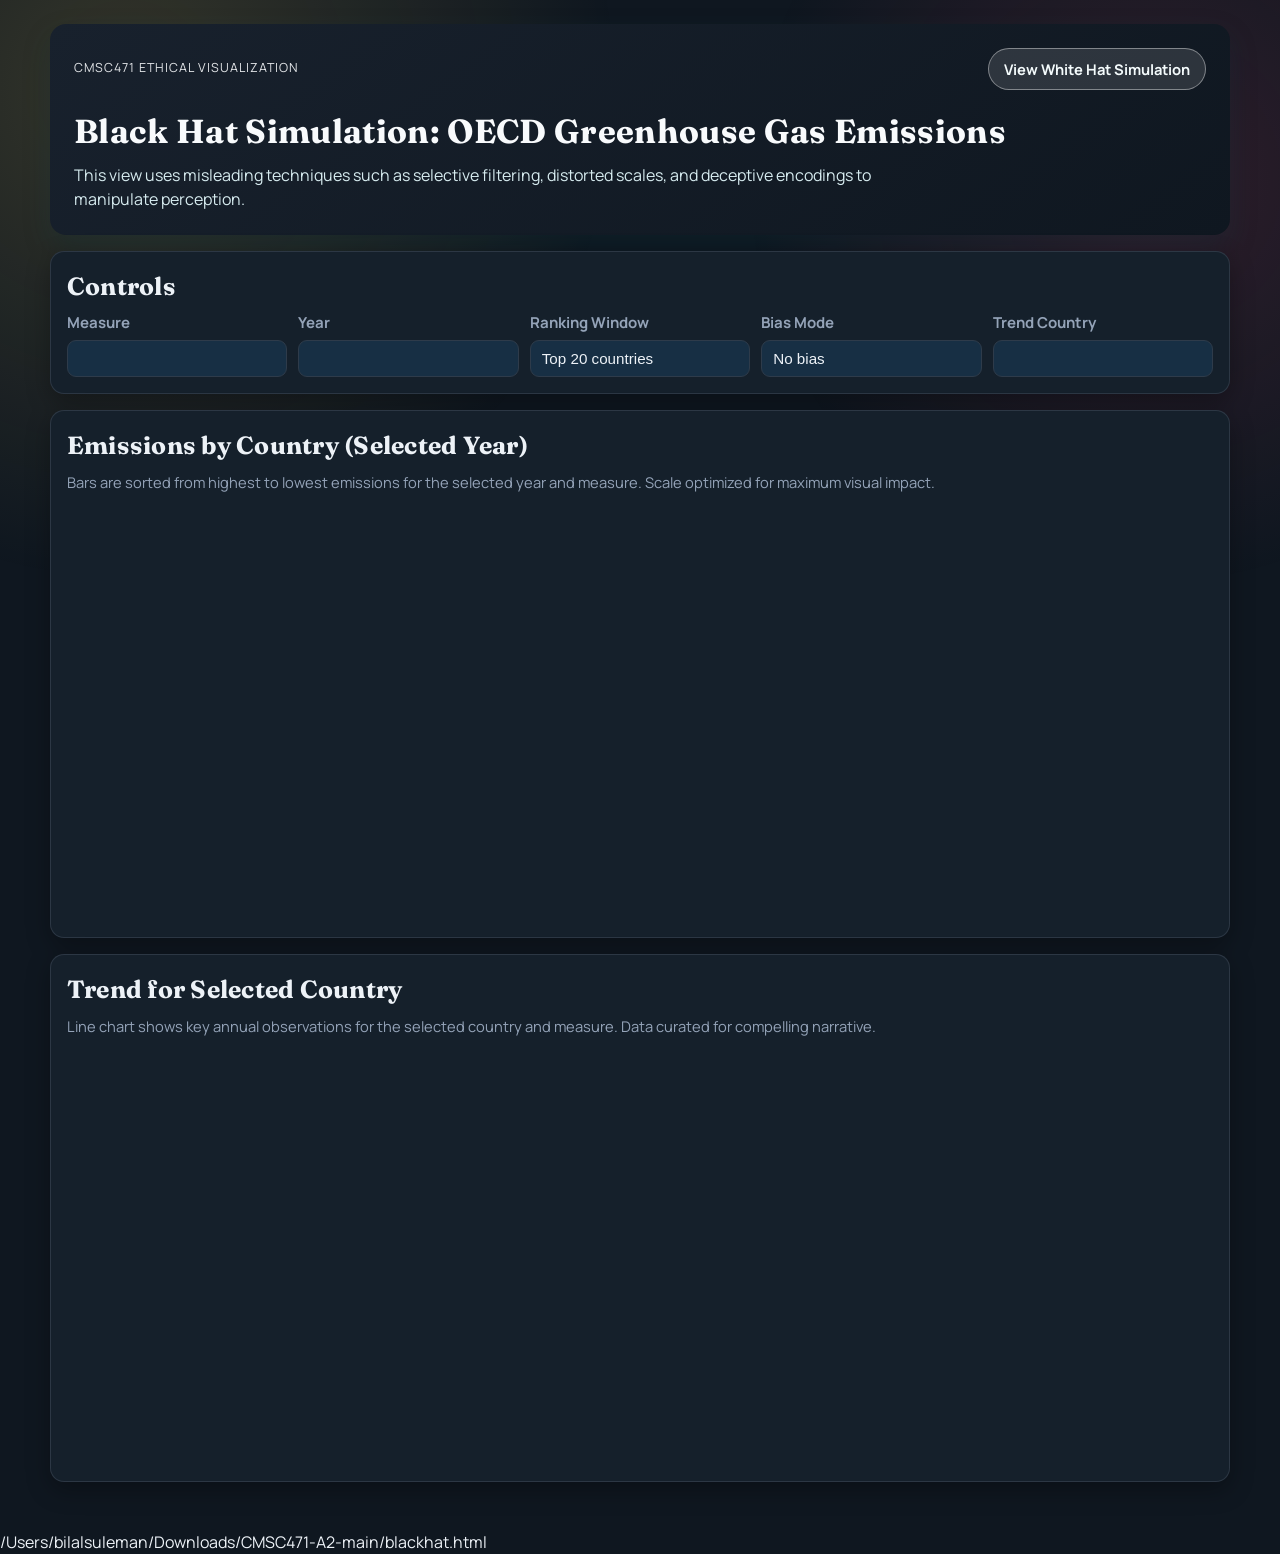
==== blackhat.html @ a8645486 "initial commit" ====
<!DOCTYPE html>
<html lang="en">
<head>
	<meta charset="UTF-8">
	<meta name="viewport" content="width=device-width, initial-scale=1.0">
	<title>Black Hat Visualization: OECD Greenhouse Gas Data</title>
	<link rel="preconnect" href="https://fonts.googleapis.com">
	<link rel="preconnect" href="https://fonts.gstatic.com" crossorigin>
	<link href="https://fonts.googleapis.com/css2?family=Fraunces:opsz,wght@9..144,600;9..144,700&family=Manrope:wght@400;500;700&display=swap" rel="stylesheet">
	<link rel="stylesheet" href="css/styles.css">
</head>
<body class="theme-inverse">
	<div class="page-bg"></div>
	<main class="layout">
		<header class="hero">
			<div class="hero-top">
				<p class="eyebrow">CMSC471 Ethical Visualization</p>
				<a class="toggle-link" href="index.html">View White Hat Simulation</a>
			</div>
			<h1>Black Hat Simulation: OECD Greenhouse Gas Emissions</h1>
			<p class="subtitle">
				This view uses misleading techniques such as selective filtering, distorted scales, and deceptive encodings to manipulate perception.
			</p>
		</header>

		<section class="card controls" aria-label="Visualization controls">
			<h2>Controls</h2>
			<div class="controls-grid">
				<label>
					Measure
					<select id="measure-select"></select>
				</label>

				<label>
					Year
					<select id="year-select"></select>
				</label>

				<label>
					Ranking Window
					<select id="topn-select">
						<option value="10">Top 10 countries</option>
						<option value="20" selected>Top 20 countries</option>
						<option value="30">Top 30 countries</option>
						<option value="0">All available countries</option>
					</select>
				</label>

				<label>
					Bias Mode
					<select id="bias-select">
						<option value="none" selected>No bias</option>
						<option value="reduce-measures">Reduce measures</option>
						<option value="reduce-years">Reduce years</option>
						<option value="limit-countries">Limit countries</option>
						<option value="favor-country">Favor selected country</option>
					</select>
				</label>

				<label>
					Trend Country
					<select id="country-select"></select>
				</label>
			</div>
		</section>

		<section class="card" aria-label="Bar chart section">
			<h2>Emissions by Country (Selected Year)</h2>
			<p class="chart-note">
				Bars are sorted from highest to lowest emissions for the selected year and measure. Scale optimized for maximum visual impact.
			</p>
			<svg id="bar-chart" role="img" aria-label="Bar chart of emissions by country"></svg>
		</section>

		<section class="card" aria-label="Trend chart section">
			<h2>Trend for Selected Country</h2>
			<p class="chart-note">
				Line chart shows key annual observations for the selected country and measure. Data curated for compelling narrative.
			</p>
			<svg id="line-chart" role="img" aria-label="Line chart of emissions over time"></svg>
		</section>


	</main>

	<script src="https://d3js.org/d3.v7.min.js"></script>
	<script src="js/blackhat.js"></script>
</body>
</html></content>
<parameter name="filePath">/Users/bilalsuleman/Downloads/CMSC471-A2-main/blackhat.html
---- css/styles.css ----
:root {
	--bg: #f7f4ef;
	--ink: #17232b;
	--muted: #4d616c;
	--card: #ffffff;
	--line: #d7dfdf;
	--accent: #006d77;
	--accent-soft: #83c5be;
	--danger: #b00020;
}

body.theme-inverse {
	--bg: #0f1720;
	--ink: #edf2f7;
	--muted: #94a3b8;
	--card: #15202b;
	--line: #2e3b4a;
	--accent: #f4d35e;
	--accent-soft: #ffb703;
	--danger: #ef476f;
}

body.theme-inverse .hero {
	background: linear-gradient(145deg, #18212d 0%, #0f1720 100%);
	color: #f8fafc;
}

body.theme-inverse .page-bg {
	background:
		radial-gradient(circle at 10% 10%, rgba(244, 211, 94, 0.16) 0%, transparent 35%),
		radial-gradient(circle at 90% 20%, rgba(239, 71, 111, 0.14) 0%, transparent 30%),
		radial-gradient(circle at 50% 100%, rgba(148, 163, 184, 0.14) 0%, transparent 38%);
}

body.theme-inverse .card {
	border-color: rgba(148, 163, 184, 0.18);
	box-shadow: 0 8px 24px rgba(0, 0, 0, 0.3);
}

body.theme-inverse select {
	background: #172f44;
	border-color: #2e3b4a;
	color: #edf2f7;
}

body.theme-inverse .axis text {
	fill: #cbd5e1;
}

body.theme-inverse .axis path,
body.theme-inverse .axis line {
	stroke: #334155;
}

body.theme-inverse .grid line {
	stroke: rgba(148, 163, 184, 0.16);
}

body.theme-inverse .bar {
	fill: var(--accent);
}

body.theme-inverse .bar:hover {
	fill: #ffcc00;
}

body.theme-inverse .line-path,
body.theme-inverse .point {
	stroke: #ef476f;
	fill: #ef476f;
}

body.theme-inverse .tooltip {
	background: rgba(15, 23, 38, 0.92);
	color: #f8fafc;
	border-color: rgba(255, 255, 255, 0.16);
}

* {
	box-sizing: border-box;
}

body {
	margin: 0;
	min-height: 100vh;
	font-family: "Manrope", sans-serif;
	color: var(--ink);
	background: var(--bg);
	line-height: 1.5;
}

.page-bg {
	position: fixed;
	inset: 0;
	pointer-events: none;
	background:
		radial-gradient(circle at 10% 10%, #e8f3f1 0%, transparent 35%),
		radial-gradient(circle at 90% 20%, #fcefd4 0%, transparent 30%),
		radial-gradient(circle at 50% 100%, #e4eef5 0%, transparent 38%);
	z-index: -1;
}

.layout {
	width: min(1180px, 95vw);
	margin: 1.5rem auto 3rem;
	display: grid;
	gap: 1rem;
}

.hero {
	background: linear-gradient(145deg, #0f3944 0%, #2b5f68 100%);
	color: #f4fbfc;
	padding: 1.5rem;
	border-radius: 16px;
	box-shadow: 0 12px 28px rgba(15, 57, 68, 0.22);
}

.hero-top {
	display: flex;
	align-items: center;
	justify-content: space-between;
	gap: 1rem;
	margin-bottom: 1rem;
}

.toggle-link {
	display: inline-flex;
	align-items: center;
	justify-content: center;
	padding: 0.55rem 0.95rem;
	border-radius: 999px;
	border: 1px solid rgba(255, 255, 255, 0.4);
	background: rgba(255, 255, 255, 0.12);
	color: #f4fbfc;
	text-decoration: none;
	font-weight: 700;
	font-size: 0.92rem;
	transition: transform 140ms ease, background 140ms ease, border-color 140ms ease;
}

.toggle-link:hover,
.toggle-link:focus-visible {
	background: rgba(255, 255, 255, 0.22);
	border-color: rgba(255, 255, 255, 0.7);
	transform: translateY(-1px);
}

.eyebrow {
	margin: 0;
	letter-spacing: 0.08em;
	text-transform: uppercase;
	font-size: 0.78rem;
	opacity: 0.9;
}

h1,
h2 {
	margin: 0 0 0.45rem;
	font-family: "Fraunces", serif;
	letter-spacing: 0.01em;
}

h1 {
	font-size: clamp(1.7rem, 2.6vw, 2.4rem);
}

h2 {
	font-size: clamp(1.2rem, 2vw, 1.55rem);
}

.subtitle {
	margin: 0;
	max-width: 80ch;
	color: #d6ebef;
}

.card {
	background: var(--card);
	border: 1px solid var(--line);
	border-radius: 14px;
	padding: 1rem;
	box-shadow: 0 6px 18px rgba(36, 59, 66, 0.08);
}

.controls-grid {
	display: grid;
	grid-template-columns: repeat(auto-fit, minmax(200px, 1fr));
	gap: 0.7rem;
}

label {
	display: grid;
	gap: 0.35rem;
	font-size: 0.94rem;
	font-weight: 700;
	color: var(--muted);
}

select {
	appearance: none;
	width: 100%;
	border: 1px solid var(--line);
	border-radius: 9px;
	padding: 0.54rem 0.68rem;
	background: #fff;
	color: var(--ink);
	font-size: 0.95rem;
}

svg {
	width: 100%;
	min-height: 420px;
	display: block;
}

.chart-note {
	margin: 0 0 0.5rem;
	color: var(--muted);
	font-size: 0.92rem;
}

.axis text {
	fill: #455965;
	font-size: 0.8rem;
}

.axis path,
.axis line {
	stroke: #a9b6bd;
}

.grid line {
	stroke: #e3ebef;
}

.bar {
	fill: var(--accent);
}

.bar:hover {
	fill: #075f69;
}

.line-path {
	fill: none;
	stroke: #d94f4f;
	stroke-width: 2.6;
}

.point {
	fill: #d94f4f;
}

.transparency ul {
	margin: 0;
	padding-left: 1.1rem;
}

.transparency li {
	margin: 0.25rem 0;
}

.source p {
	margin: 0.35rem 0;
}

.tooltip {
	position: fixed;
	pointer-events: none;
	background: #0f1e27;
	color: #eef6f8;
	font-size: 0.85rem;
	border-radius: 8px;
	padding: 0.45rem 0.55rem;
	box-shadow: 0 8px 16px rgba(0, 0, 0, 0.2);
	border: 1px solid rgba(255, 255, 255, 0.14);
	opacity: 0;
	transition: opacity 140ms ease;
}

.error {
	color: var(--danger);
	font-weight: 700;
}

@media (max-width: 760px) {
	.layout {
		width: min(1180px, 94vw);
	}

	.hero,
	.card {
		padding: 0.9rem;
	}

	svg {
		min-height: 360px;
	}
}
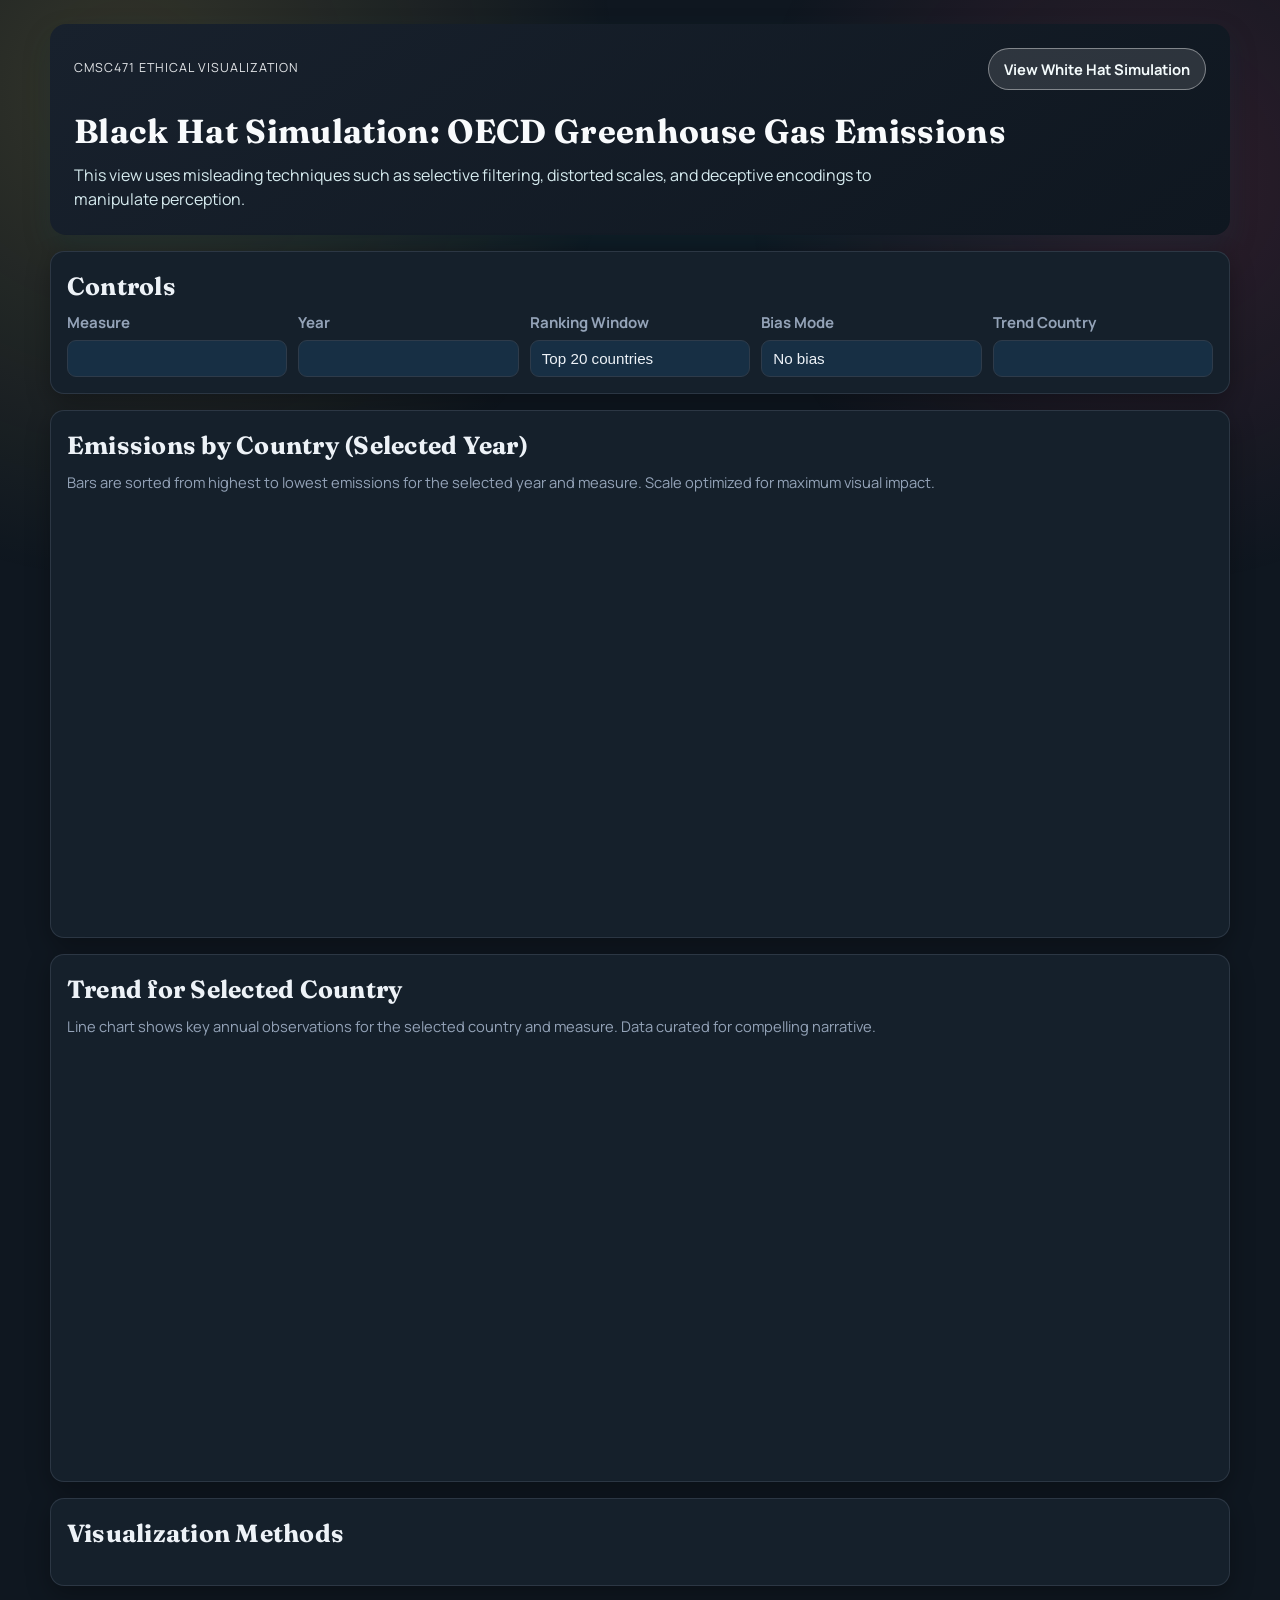
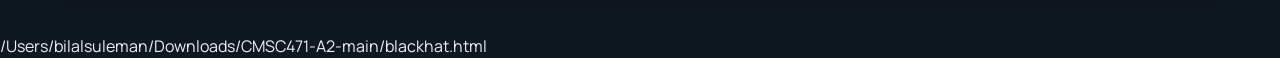
==== commit 6fb41b15: "add method-list sections to both pages" ====
--- a/blackhat.html
+++ b/blackhat.html
@@ -80,6 +80,11 @@
 			<svg id="line-chart" role="img" aria-label="Line chart of emissions over time"></svg>
 		</section>
 
+		<section class="card" aria-label="Deceptive methods">
+			<h2>Visualization Methods</h2>
+			<ul id="method-list"></ul>
+		</section>
+
 
 	</main>
 
